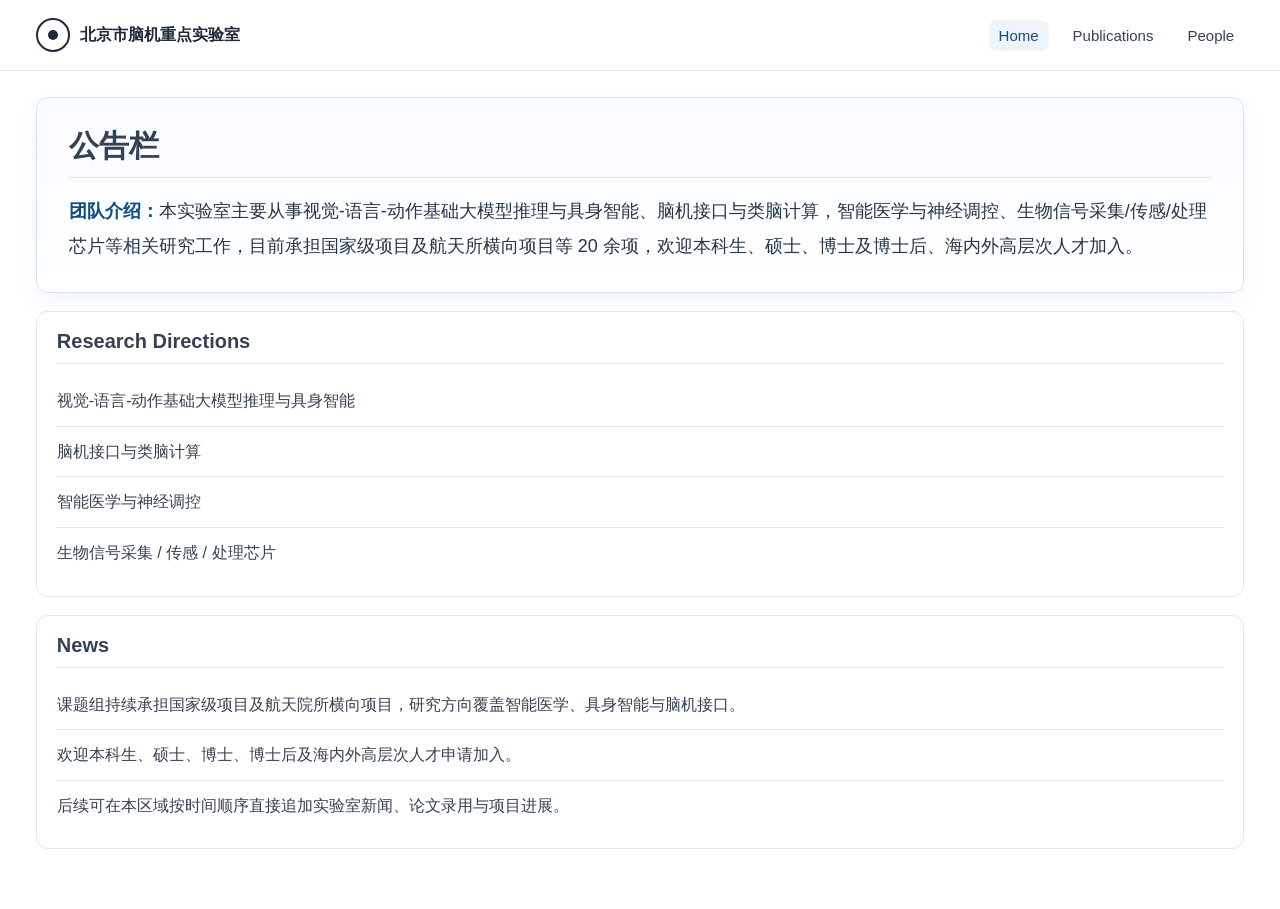
==== index.html @ 00241678 "Initial site publish" ====
﻿<!doctype html>
<html lang="zh-CN">
<head>
  <meta charset="utf-8" />
  <meta name="viewport" content="width=device-width, initial-scale=1" />
  <title>北航脑机接口课题组</title>
  <link rel="stylesheet" href="assets/css/styles.css" />
</head>
<body>
  <div class="layout-top">
    <header class="topbar">
      <div class="topbar-inner">
        <div class="logo">
          <div class="logo-mark"></div>
          北京市脑机重点实验室
        </div>
        <nav class="topbar-nav">
          <a class="active" href="index.html">Home</a>
          <a href="publications.html">Publications</a>
          <a href="people.html">People</a>
        </nav>
      </div>
    </header>

    <main class="main">
      <div class="container">
        <section class="section notice-board">
          <h1>公告栏</h1>
          <p><strong>团队介绍：</strong>本实验室主要从事视觉-语言-动作基础大模型推理与具身智能、脑机接口与类脑计算，智能医学与神经调控、生物信号采集/传感/处理芯片等相关研究工作，目前承担国家级项目及航天所横向项目等 20 余项，欢迎本科生、硕士、博士及博士后、海内外高层次人才加入。</p>
        </section>

        <section class="section">
          <h2>Research Directions</h2>
          <ul class="plain-list">
            <li>视觉-语言-动作基础大模型推理与具身智能</li>
            <li>脑机接口与类脑计算</li>
            <li>智能医学与神经调控</li>
            <li>生物信号采集 / 传感 / 处理芯片</li>
          </ul>
        </section>

        <section class="section">
          <h2>News</h2>
          <ul class="plain-list">
            <li>课题组持续承担国家级项目及航天院所横向项目，研究方向覆盖智能医学、具身智能与脑机接口。</li>
            <li>欢迎本科生、硕士、博士、博士后及海内外高层次人才申请加入。</li>
            <li>后续可在本区域按时间顺序直接追加实验室新闻、论文录用与项目进展。</li>
          </ul>
        </section>
      </div>
    </main>
  </div>
</body>
</html>
---- assets/css/styles.css ----
﻿:root {
  --bg: #f4f5f7;
  --surface: #ffffff;
  --text: #1f2937;
  --muted: #6b7280;
  --line: #e5e7eb;
  --accent: #0f4c81;
  --accent-soft: #eef4fa;
  --radius: 12px;
  --sidebar: 240px;
  --page-gutter: clamp(16px, 2.8vw, 36px);
}

@import url('https://fonts.googleapis.com/css2?family=IBM+Plex+Sans:wght@400;500;600;700&display=swap');

* {
  box-sizing: border-box;
  margin: 0;
  padding: 0;
}

body {
  font-family: 'IBM Plex Sans', Arial, sans-serif;
  background: var(--bg);
  color: var(--text);
}

a {
  color: inherit;
  text-decoration: none;
}

.layout {
  display: grid;
  grid-template-columns: var(--sidebar) 1fr;
  min-height: 100vh;
  width: 100%;
  background: var(--surface);
}

.layout-top {
  min-height: 100vh;
  width: 100%;
  background: var(--surface);
}

.sidebar {
  border-right: 1px solid var(--line);
  background: var(--surface);
  padding: 28px 20px;
}

.nav {
  display: grid;
  gap: 12px;
  color: #374151;
}

.nav a {
  padding: 8px 10px;
  border-radius: 8px;
}

.nav a.active,
.nav a:hover {
  color: var(--accent);
  background: var(--accent-soft);
}

.sidebar-footer {
  margin-top: 28px;
  padding-top: 18px;
  border-top: 1px solid var(--line);
  color: var(--muted);
  font-size: 12px;
}

.topbar {
  border-bottom: 1px solid var(--line);
  background: var(--surface);
}

.topbar-inner {
  width: 100%;
  margin: 0;
  display: flex;
  align-items: center;
  justify-content: space-between;
  gap: 20px;
  padding: 18px var(--page-gutter);
}

.logo {
  display: flex;
  align-items: center;
  gap: 10px;
  font-weight: 700;
  font-size: 16px;
}

.logo-mark {
  width: 34px;
  height: 34px;
  border-radius: 50%;
  border: 2px solid var(--text);
  position: relative;
  flex: 0 0 auto;
}

.logo-mark::after {
  content: '';
  position: absolute;
  width: 10px;
  height: 10px;
  border-radius: 50%;
  background: var(--text);
  left: 50%;
  top: 50%;
  transform: translate(-50%, -50%);
}

.topbar-nav {
  display: flex;
  align-items: center;
  gap: 14px;
  color: #374151;
  font-size: 15px;
}

.topbar-nav a {
  padding: 7px 10px;
  border-radius: 8px;
}

.topbar-nav a.active,
.topbar-nav a:hover {
  color: var(--accent);
  background: var(--accent-soft);
}

.main {
  padding: 26px var(--page-gutter) 60px;
  background: var(--surface);
}

.container {
  width: 100%;
  max-width: none;
  margin: 0;
}

.section {
  margin-top: 18px;
  border: 1px solid var(--line);
  border-radius: var(--radius);
  background: var(--surface);
  padding: 18px 20px;
}

.section:first-child {
  margin-top: 0;
}

.section h1,
.section h2 {
  color: #334155;
  margin-bottom: 12px;
  padding-bottom: 10px;
  border-bottom: 1px solid var(--line);
}

.section h1 {
  font-size: 22px;
  font-weight: 700;
}

.section h2 {
  font-size: 20px;
  font-weight: 700;
}

.section p {
  color: var(--muted);
  line-height: 1.75;
  font-size: 15px;
}

.notice-board p {
  color: #374151;
}

.notice-board {
  padding: 28px 32px;
  border-color: #d6e3f0;
  background: linear-gradient(180deg, #f8fbff 0%, #ffffff 100%);
  box-shadow: 0 10px 24px rgba(15, 76, 129, 0.06);
}

.notice-board h1 {
  font-size: 30px;
  margin-bottom: 16px;
}

.notice-board p {
  color: #25364a;
  font-size: 18px;
  line-height: 1.95;
}

.notice-board strong {
  color: var(--accent);
}

.plain-list {
  list-style: none;
}

.plain-list li {
  padding: 12px 0;
  border-bottom: 1px solid var(--line);
  color: #374151;
  line-height: 1.6;
}

.plain-list li:last-child {
  border-bottom: none;
}

.section-tabs {
  display: flex;
  gap: 10px;
  margin-bottom: 16px;
  flex-wrap: wrap;
}

.section-tabs a {
  padding: 9px 16px;
  border-radius: 8px;
  border: 1px solid var(--line);
  background: #f7f7f8;
  color: #374151;
  font-size: 14px;
}

.section-tabs a.active,
.section-tabs a:hover {
  color: var(--accent);
  background: var(--accent-soft);
  border-color: #cbd5e1;
}

.tab-panel {
  display: none;
}

.tab-panel.active {
  display: block;
}

.faculty-card {
  display: grid;
  grid-template-columns: minmax(260px, 320px) 1fr;
  gap: 24px;
  align-items: stretch;
}

.faculty-photo-frame {
  border: 1px solid var(--line);
  border-radius: 10px;
  overflow: hidden;
  background: #f8fafc;
}

.faculty-photo-frame img {
  display: block;
  width: 100%;
  height: 100%;
  min-height: 380px;
  object-fit: cover;
}

.faculty-meta {
  border: 1px solid var(--line);
  border-radius: 10px;
  background: #fafafa;
  padding: 18px 20px;
}

.faculty-meta h1 {
  font-size: 28px;
  color: var(--text);
  margin-bottom: 14px;
  padding-bottom: 0;
  border-bottom: none;
}

.faculty-meta ul {
  margin-left: 20px;
  color: #374151;
  line-height: 1.8;
  font-size: 15px;
}

.faculty-meta strong {
  color: var(--text);
}

.faculty-meta .inline-break {
  display: block;
  margin-left: 2px;
}

.faculty-meta a {
  color: var(--accent);
}

.info-note {
  margin-top: 12px;
  color: var(--muted);
  font-size: 13px;
}

.section-intro {
  margin-bottom: 18px;
  color: var(--muted);
  line-height: 1.75;
  font-size: 15px;
}

.member-grid {
  display: grid;
  grid-template-columns: repeat(auto-fit, minmax(220px, 1fr));
  gap: 22px;
}

.alumni-grid {
  display: grid;
  grid-template-columns: repeat(auto-fit, minmax(220px, 1fr));
  gap: 22px;
}

.member-card {
  border: 1px solid #d6d9df;
  border-radius: 8px;
  background: #fbfbfc;
  padding: 18px 18px 20px;
  text-align: center;
  box-shadow: 0 10px 24px rgba(15, 23, 42, 0.04);
}

.member-photo {
  width: 100%;
  aspect-ratio: 6 / 5;
  border-radius: 4px;
  margin-bottom: 18px;
  overflow: hidden;
}

.member-photo-placeholder {
  position: relative;
  display: grid;
  place-items: center;
  border: 1px dashed #b4c2d3;
  background:
    radial-gradient(circle at top, rgba(255, 255, 255, 0.85), rgba(255, 255, 255, 0) 42%),
    linear-gradient(135deg, #e9eef5 0%, #dde5ef 48%, #edf2f7 100%);
}

.member-photo-placeholder::before {
  content: '';
  position: absolute;
  top: 18%;
  width: 74px;
  height: 74px;
  border-radius: 50%;
  background: rgba(15, 76, 129, 0.14);
}

.member-photo-placeholder::after {
  content: '';
  position: absolute;
  bottom: 10%;
  width: 132px;
  height: 82px;
  border-radius: 999px 999px 12px 12px;
  background: rgba(15, 76, 129, 0.12);
}

.member-photo-label {
  position: relative;
  z-index: 1;
  margin-top: 110px;
  font-size: 12px;
  font-weight: 600;
  letter-spacing: 0.08em;
  text-transform: uppercase;
  color: #4b6481;
}

.member-name {
  font-size: 18px;
  font-weight: 700;
  color: #111827;
  margin-bottom: 10px;
}

.member-role,
.member-email {
  color: #1f2937;
  font-size: 15px;
  line-height: 1.8;
}

.member-email {
  word-break: break-word;
}

.alumni-meta-line {
  color: #1f2937;
  font-size: 15px;
  line-height: 1.8;
}

.pubs h1 {
  font-size: 22px;
  font-weight: 700;
  color: #334155;
  margin-bottom: 10px;
  border-bottom: 1px solid var(--line);
  padding-bottom: 10px;
}

.pubs-note {
  margin-bottom: 18px;
  color: var(--muted);
  line-height: 1.7;
  font-size: 15px;
}

.pub-year {
  margin: 18px 0 10px;
  padding: 10px 12px;
  background: #f8fafc;
  color: #334155;
  border: 1px solid var(--line);
  font-size: 20px;
  font-weight: 700;
  line-height: 1.2;
}

.pub-list {
  list-style: decimal;
  padding-left: 28px;
}

.pub-cite-list {
  list-style: none;
  margin: 0 0 8px;
  padding: 0;
  counter-reset: pub-item;
}

.pub-cite-item {
  position: relative;
  counter-increment: pub-item;
  padding: 10px 2px;
  padding-left: 40px;
  border-bottom: 1px solid var(--line);
  color: #374151;
  font-size: 15px;
  line-height: 1.8;
  word-break: break-word;
}

.pub-cite-item::before {
  content: '[' counter(pub-item) '].';
  position: absolute;
  left: 2px;
  top: 10px;
  color: #111827;
  font-weight: 600;
}

.pub-cite-item:last-child {
  border-bottom: none;
}

.pub-item {
  margin-bottom: 12px;
  padding: 12px 14px;
  border: 1px solid var(--line);
  background: #ffffff;
  line-height: 1.7;
}

.pub-item:nth-child(even) {
  background: #f5f5f5;
}

.pub-item::marker {
  font-size: 16px;
  font-weight: 600;
  color: #374151;
}

.pub-title {
  font-size: 16px;
  font-weight: 600;
  color: #374151;
}

.pub-meta {
  color: #374151;
  font-size: 15px;
}

.pub-meta strong {
  color: #111827;
}

.legacy-card,
.hero-grid,
.hero-photo,
.info-card,
.top-tabs {
  display: none;
}

@media (max-width: 900px) {
  .topbar-inner {
    flex-direction: column;
    align-items: flex-start;
    padding: 16px var(--page-gutter);
  }

  .topbar-nav {
    flex-wrap: wrap;
  }

  .main {
    padding: 20px var(--page-gutter) 40px;
  }

  .faculty-card {
    grid-template-columns: 1fr;
  }

  .faculty-photo-frame img {
    min-height: 300px;
  }

  .member-grid {
    grid-template-columns: repeat(auto-fit, minmax(180px, 1fr));
    gap: 16px;
  }

  .alumni-grid {
    grid-template-columns: repeat(auto-fit, minmax(180px, 1fr));
    gap: 16px;
  }

  .member-card {
    padding: 14px 14px 18px;
  }

  .pub-year {
    font-size: 18px;
  }

  .pub-title {
    font-size: 16px;
  }
}
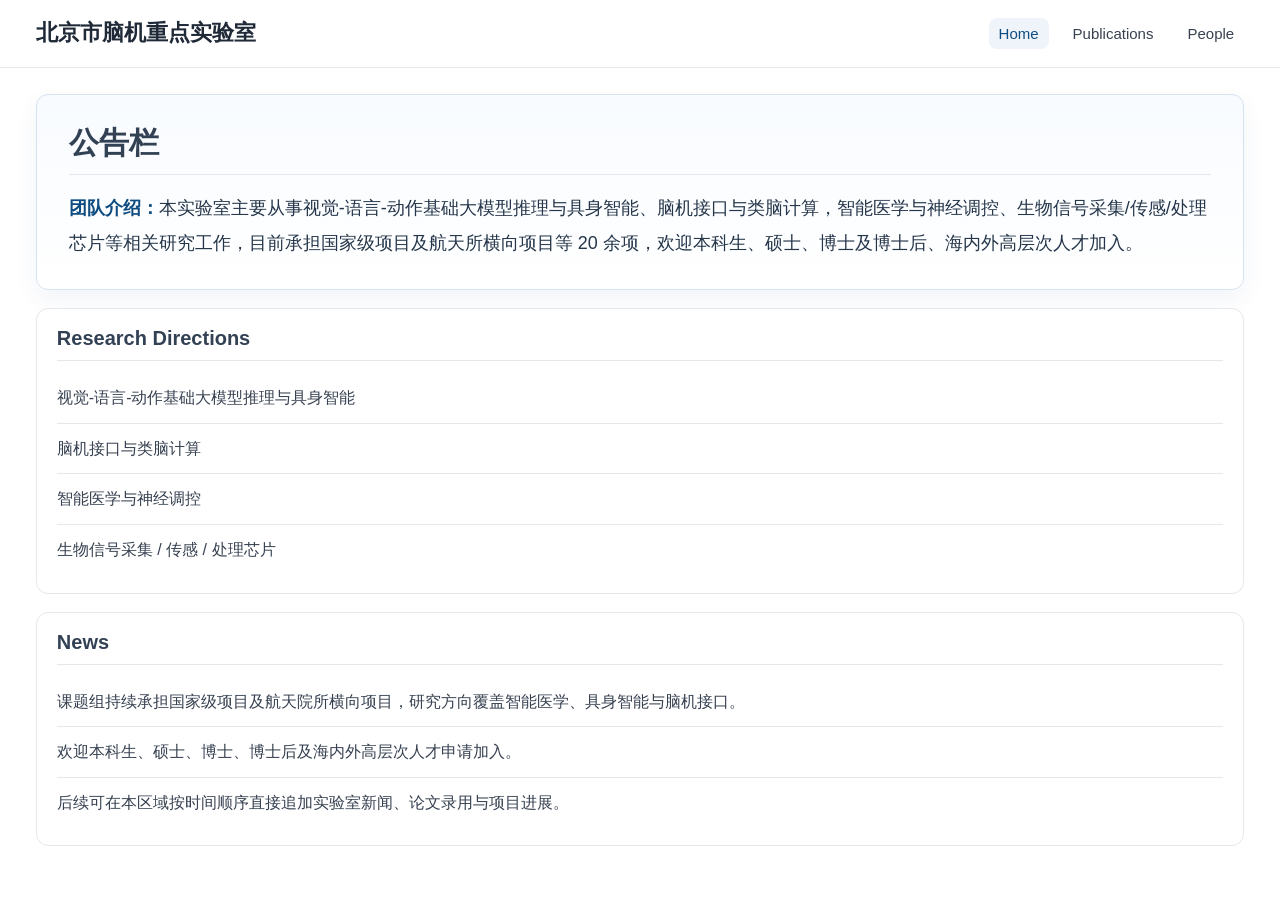
==== commit 6dc7f08c: "Simplify header branding" ====
--- a/index.html
+++ b/index.html
@@ -11,7 +11,6 @@
     <header class="topbar">
       <div class="topbar-inner">
         <div class="logo">
-          <div class="logo-mark"></div>
           北京市脑机重点实验室
         </div>
         <nav class="topbar-nav">
--- a/assets/css/styles.css
+++ b/assets/css/styles.css
@@ -11,8 +11,6 @@
   --page-gutter: clamp(16px, 2.8vw, 36px);
 }
 
-@import url('https://fonts.googleapis.com/css2?family=IBM+Plex+Sans:wght@400;500;600;700&display=swap');
-
 * {
   box-sizing: border-box;
   margin: 0;
@@ -20,7 +18,7 @@
 }
 
 body {
-  font-family: 'IBM Plex Sans', Arial, sans-serif;
+  font-family: "Segoe UI", "PingFang SC", "Microsoft YaHei", Arial, sans-serif;
   background: var(--bg);
   color: var(--text);
 }
@@ -93,30 +91,9 @@
 .logo {
   display: flex;
   align-items: center;
-  gap: 10px;
   font-weight: 700;
-  font-size: 16px;
-}
-
-.logo-mark {
-  width: 34px;
-  height: 34px;
-  border-radius: 50%;
-  border: 2px solid var(--text);
-  position: relative;
-  flex: 0 0 auto;
-}
-
-.logo-mark::after {
-  content: '';
-  position: absolute;
-  width: 10px;
-  height: 10px;
-  border-radius: 50%;
-  background: var(--text);
-  left: 50%;
-  top: 50%;
-  transform: translate(-50%, -50%);
+  font-size: 22px;
+  line-height: 1.2;
 }
 
 .topbar-nav {
